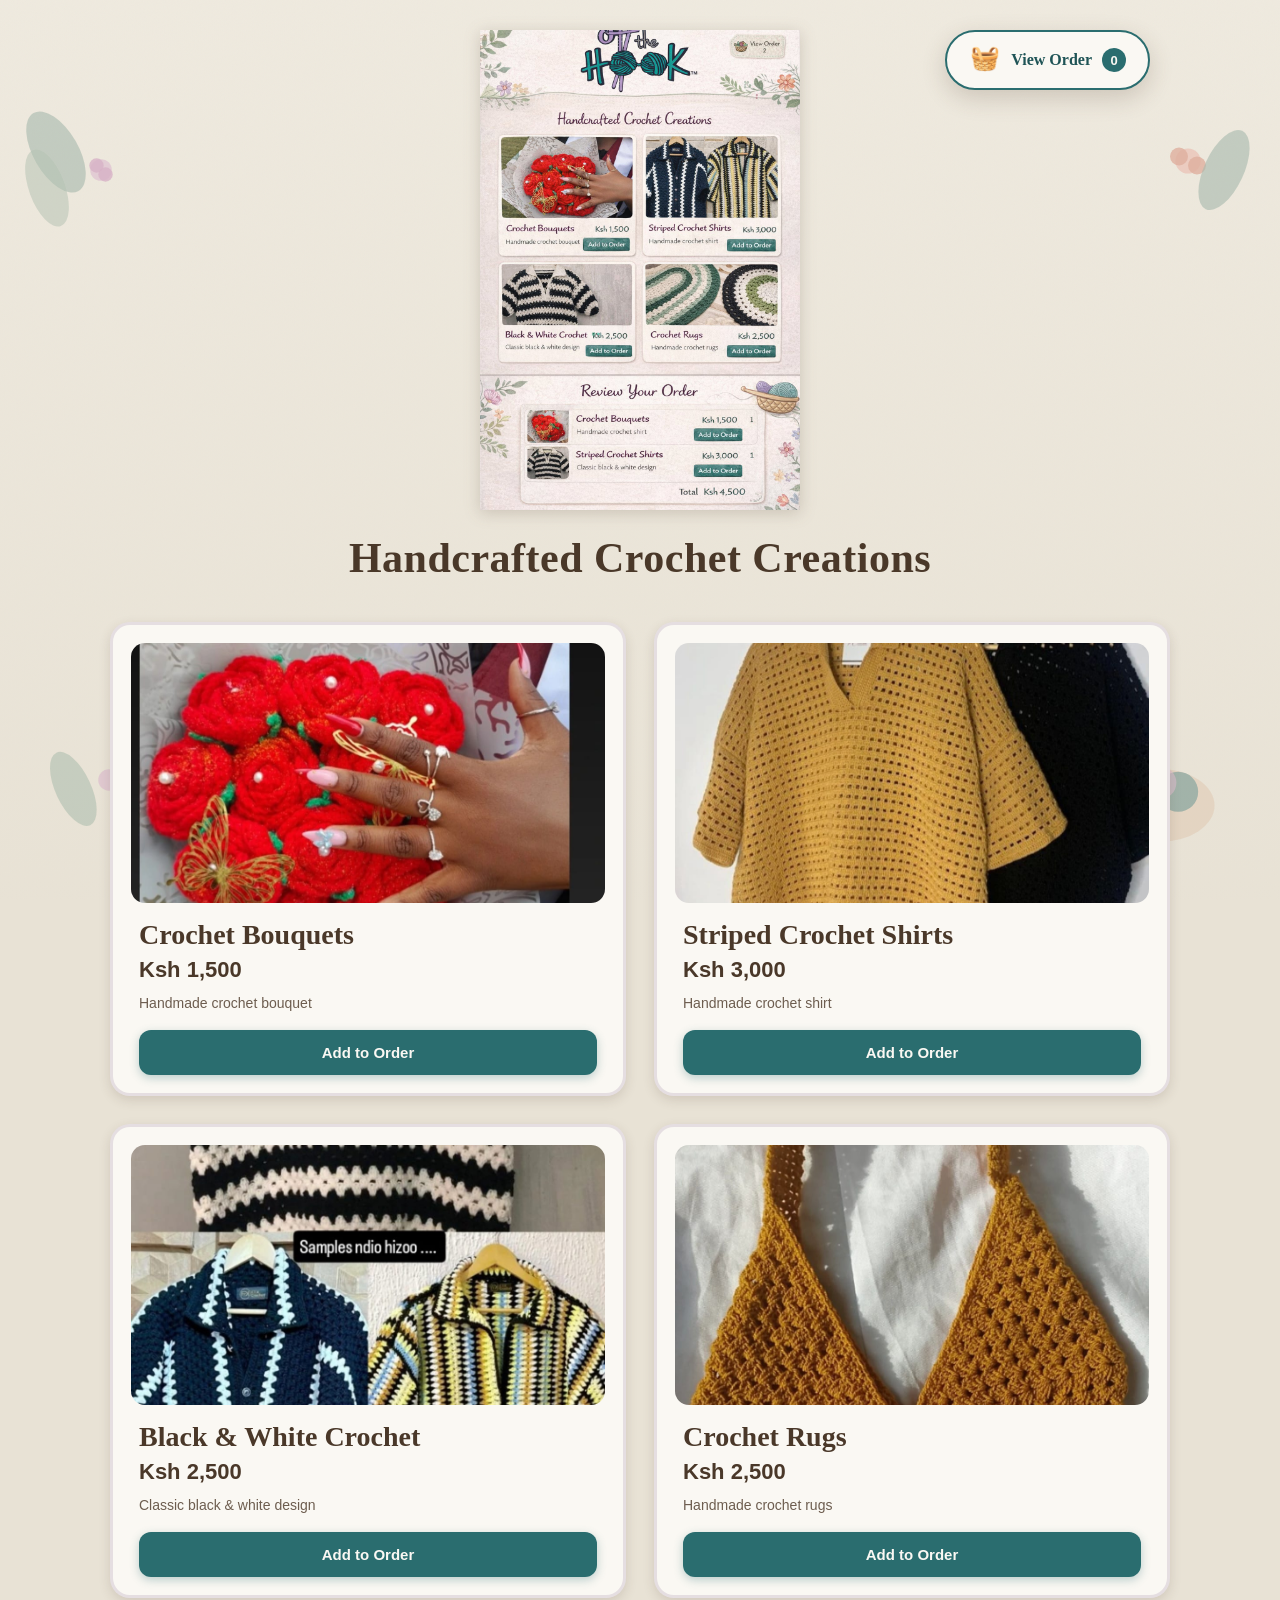
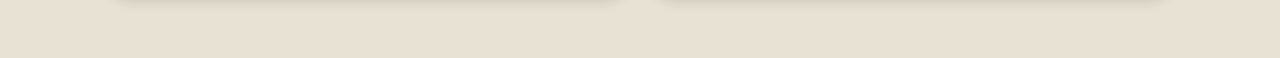
==== index.html @ eafc3764 "Add files via upload" ====
<!DOCTYPE html>
<html lang="en">
<head>
  <meta charset="UTF-8">
  <meta name="viewport" content="width=device-width, initial-scale=1.0">
  <title>Off the Hook - Handcrafted Crochet Creations</title>
  <link rel="stylesheet" href="css/off-the-hook-styles.css">
</head>
<body>

  <!-- Decorative floral elements (CSS-based) -->
  <div class="floral-decoration floral-top-left">
    <svg viewBox="0 0 200 200" xmlns="http://www.w3.org/2000/svg">
      <ellipse cx="40" cy="80" rx="25" ry="50" fill="#7a9b8e" opacity="0.6" transform="rotate(-30 40 80)"/>
      <ellipse cx="30" cy="120" rx="20" ry="45" fill="#8ba896" opacity="0.5" transform="rotate(-20 30 120)"/>
      <circle cx="90" cy="100" r="12" fill="#d4a5c7" opacity="0.7"/>
      <circle cx="85" cy="95" r="8" fill="#c98fb8" opacity="0.8"/>
      <circle cx="95" cy="105" r="8" fill="#c98fb8" opacity="0.8"/>
    </svg>
  </div>
  
  <div class="floral-decoration floral-top-right">
    <svg viewBox="0 0 200 200" xmlns="http://www.w3.org/2000/svg">
      <circle cx="120" cy="90" r="14" fill="#e8a598" opacity="0.7"/>
      <circle cx="110" cy="85" r="10" fill="#d68976" opacity="0.8"/>
      <circle cx="130" cy="95" r="10" fill="#d68976" opacity="0.8"/>
      <ellipse cx="160" cy="100" rx="22" ry="48" fill="#7a9b8e" opacity="0.6" transform="rotate(25 160 100)"/>
    </svg>
  </div>

  <div class="container">
    
    <!-- Header with Logo -->
    <header class="header">
      <div class="logo-container">
        <img src="images/off-the-hook-logo.png" alt="Off the Hook Logo" class="logo">
      </div>
      
      <!-- View Order Badge (top right) -->
      <a href="checkout.html" class="view-order-badge">
        <div class="basket-icon">🧺</div>
        <span class="view-order-text">View Order</span>
        <span class="order-count" id="cart-count">0</span>
      </a>
      
      <h1 class="page-title">Handcrafted Crochet Creations</h1>
    </header>

    <!-- Products Grid -->
    <div class="products-grid" id="products-grid">
      <!-- Products loaded via JavaScript -->
    </div>

  </div>

  <!-- Bottom decorative florals -->
  <div class="floral-decoration floral-bottom-left">
    <svg viewBox="0 0 180 180" xmlns="http://www.w3.org/2000/svg">
      <ellipse cx="60" cy="100" rx="20" ry="45" fill="#8ba896" opacity="0.6" transform="rotate(-25 60 100)"/>
      <circle cx="100" cy="90" r="12" fill="#d4a5c7" opacity="0.7"/>
    </svg>
  </div>
  
  <div class="floral-decoration floral-bottom-right">
    <svg viewBox="0 0 220 220" xmlns="http://www.w3.org/2000/svg">
      <ellipse cx="110" cy="160" rx="60" ry="40" fill="#d4a884" opacity="0.4"/>
      <circle cx="90" cy="140" r="20" fill="#6b8ea8" opacity="0.6"/>
      <circle cx="130" cy="145" r="22" fill="#2a6d6f" opacity="0.6"/>
      <circle cx="110" cy="135" r="18" fill="#d4a5c7" opacity="0.6"/>
    </svg>
  </div>

  <script>
    // Product Data
    const products = [
      {
        id: 1,
        name: "Crochet Bouquets",
        price: 1500,
        description: "Handmade crochet bouquet",
        image: "images/red-flowers.jpeg"
      },
      {
        id: 2,
        name: "Striped Crochet Shirts",
        price: 3000,
        description: "Handmade crochet shirt",
        image: "images/shirt-2.jpeg"
      },
      {
        id: 3,
        name: "Black & White Crochet",
        price: 2500,
        description: "Classic black & white design",
        image: "images/shirt.jpeg"
      },
      {
        id: 4,
        name: "Crochet Rugs",
        price: 2500,
        description: "Handmade crochet rugs",
        image: "images/crop-top.jpeg"
      }
    ];

    // Load products
    function loadProducts() {
      const grid = document.getElementById('products-grid');
      
      products.forEach(product => {
        const card = document.createElement('div');
        card.className = 'product-card';
        card.innerHTML = `
          <div class="product-image-wrapper">
            <img src="${product.image}" alt="${product.name}" class="product-image">
          </div>
          <div class="product-info">
            <h2 class="product-name">${product.name}</h2>
            <p class="product-price">Ksh ${product.price.toLocaleString()}</p>
            <p class="product-description">${product.description}</p>
            <button class="add-to-order-btn" onclick="addToOrder(${product.id})">
             Add to Order
            </button>
          </div>
        `;
        grid.appendChild(card);
      });
      
      updateCartCount();
    }

    function getCart() {
      const cart = localStorage.getItem('offTheHookCart');
      return cart ? JSON.parse(cart) : [];
    }

    function saveCart(cart) {
      localStorage.setItem('offTheHookCart', JSON.stringify(cart));
    }

    function addToOrder(productId) {
      const product = products.find(p => p.id === productId);
      if (!product) return;
      
      let cart = getCart();
      const existingItem = cart.find(item => item.id === productId);
      
      if (existingItem) {
        existingItem.quantity += 1;
      } else {
        cart.push({
          id: product.id,
          name: product.name,
          price: product.price,
          description: product.description,
          image: product.image,
          quantity: 1
        });
      }
      
      saveCart(cart);
      updateCartCount();
      
      // Visual feedback
      const btn = event.target;
      const originalText = btn.textContent;
      btn.textContent = 'Added! ✓';
      btn.style.background = '#4caf50';
      
      setTimeout(() => {
        btn.textContent = originalText;
        btn.style.background = '';
      }, 1200);
    }

    function updateCartCount() {
      const cart = getCart();
      const totalItems = cart.reduce((sum, item) => sum + item.quantity, 0);
      document.getElementById('cart-count').textContent = totalItems;
    }

    loadProducts();
  </script>

</body>
</html>
---- css/off-the-hook-styles.css ----
/* ═══════════════════════════════════════════════════════
   OFF THE HOOK - HANDCRAFTED CROCHET CREATIONS
   Pure CSS • Warm & Artisan Design
   ═══════════════════════════════════════════════════════ */

/* ═══ RESET & BASE ═══ */
*, *::before, *::after {
  box-sizing: border-box;
  margin: 0;
  padding: 0;
}

:root {
  /* Color Palette - Warm & Natural */
  --cream: #f5f1e8;
  --beige: #e8e2d5;
  --warm-white: #faf8f3;
  --teal: #2a6d6f;
  --teal-dark: #1f5456;
  --teal-light: #3d8284;
  --purple: #6b4c7a;
  --coral: #e8a598;
  --text-dark: #4a3829;
  --text-medium: #6d5d4f;
  --text-light: #8b7d6f;
  --shadow: 0 4px 12px rgba(74, 56, 41, 0.15);
  --shadow-lg: 0 8px 24px rgba(74, 56, 41, 0.2);
}

/* Custom font - handwritten style */
@import url('https://fonts.googleapis.com/css2?family=Dancing+Script:wght@400;600;700&family=Lato:wght@300;400;600;700&display=swap');

body {
  font-family: 'Lato', sans-serif;
  margin: 0;
  padding: 0;
  background: var(--beige);
  color: var(--text-dark);
  min-height: 100vh;
  position: relative;
}

/* Textured paper background */
body::before {
  content: '';
  position: fixed;
  top: 0;
  left: 0;
  right: 0;
  bottom: 0;
  background: 
    linear-gradient(rgba(245, 241, 232, 0.5), rgba(232, 226, 213, 0.8)),
    url('data:image/svg+xml,<svg xmlns="http://www.w3.org/2000/svg" width="400" height="400"><filter id="noise"><feTurbulence type="fractalNoise" baseFrequency="0.9" numOctaves="4" /></filter><rect width="400" height="400" filter="url(%23noise)" opacity="0.05"/></svg>');
  background-color: var(--beige);
  z-index: -2;
  pointer-events: none;
}

/* ═══ DECORATIVE FLORAL ELEMENTS ═══ */
.floral-decoration {
  position: fixed;
  z-index: 0;
  opacity: 0.6;
  pointer-events: none;
}

.floral-top-left {
  top: 80px;
  left: 20px;
  width: 180px;
  height: 180px;
}

.floral-top-right {
  top: 80px;
  right: 20px;
  width: 180px;
  height: 180px;
}

.floral-bottom-left {
  bottom: 40px;
  left: 20px;
  width: 160px;
  height: 160px;
}

.floral-bottom-right {
  bottom: 40px;
  right: 20px;
  width: 200px;
  height: 200px;
}

/* ═══ CONTAINER ═══ */
.container {
  max-width: 1100px;
  margin: 0 auto;
  padding: 30px 20px 60px;
  position: relative;
  z-index: 1;
}

/* ═══ HEADER WITH LOGO ═══ */
.header {
  text-align: center;
  margin-bottom: 30px;
  position: relative;
}

.logo-container {
  margin-bottom: 20px;
  position: relative;
}

.logo {
  max-width: 320px;
  height: auto;
  display: inline-block;
  filter: drop-shadow(0 3px 8px rgba(74, 56, 41, 0.2));
}

/* View Order Badge (top right) */
.view-order-badge {
  position: absolute;
  top: 0;
  right: 20px;
  background: var(--warm-white);
  border: 2px solid var(--teal);
  border-radius: 50px;
  padding: 12px 22px;
  display: flex;
  align-items: center;
  gap: 10px;
  box-shadow: var(--shadow-lg);
  text-decoration: none;
  transition: all 0.3s ease;
}

.view-order-badge:hover {
  transform: translateY(-3px);
  box-shadow: 0 6px 20px rgba(42, 109, 111, 0.3);
}

.basket-icon {
  width: 32px;
  height: 32px;
  font-size: 24px;
}

.view-order-text {
  font-family: 'Dancing Script', cursive;
  font-size: 16px;
  font-weight: 600;
  color: var(--teal-dark);
}

.order-count {
  background: var(--teal);
  color: var(--warm-white);
  width: 24px;
  height: 24px;
  border-radius: 50%;
  display: flex;
  align-items: center;
  justify-content: center;
  font-size: 13px;
  font-weight: 700;
}

.page-title {
  font-family: 'Dancing Script', cursive;
  font-size: 42px;
  font-weight: 700;
  color: var(--text-dark);
  margin: 0;
  letter-spacing: 0.5px;
}

/* ═══ PRODUCT GRID ═══ */
.products-grid {
  display: grid;
  grid-template-columns: repeat(2, 1fr);
  gap: 28px;
  margin-top: 40px;
}

.product-card {
  background: var(--warm-white);
  border: 3px solid rgba(107, 76, 122, 0.15);
  border-radius: 20px;
  padding: 18px;
  box-shadow: var(--shadow);
  transition: all 0.3s ease;
}

.product-card:hover {
  transform: translateY(-5px);
  box-shadow: var(--shadow-lg);
  border-color: var(--teal-light);
}

.product-image-wrapper {
  width: 100%;
  height: 260px;
  border-radius: 14px;
  overflow: hidden;
  margin-bottom: 16px;
  background: #f9f7f2;
}

.product-image {
  width: 100%;
  height: 100%;
  object-fit: cover;
}

.product-info {
  padding: 0 8px;
}

.product-name {
  font-family: 'Dancing Script', cursive;
  font-size: 28px;
  font-weight: 700;
  color: var(--text-dark);
  margin-bottom: 6px;
}

.product-price {
  font-size: 22px;
  font-weight: 700;
  color: var(--text-dark);
  margin-bottom: 10px;
}

.product-description {
  font-size: 14px;
  color: var(--text-medium);
  margin-bottom: 16px;
  line-height: 1.5;
}

.add-to-order-btn {
  width: 100%;
  background: var(--teal);
  color: var(--warm-white);
  border: none;
  border-radius: 12px;
  padding: 14px 24px;
  font-family: 'Lato', sans-serif;
  font-size: 15px;
  font-weight: 700;
  cursor: pointer;
  transition: all 0.3s ease;
  box-shadow: 0 3px 10px rgba(42, 109, 111, 0.3);
}

.add-to-order-btn:hover {
  background: var(--teal-dark);
  transform: translateY(-2px);
  box-shadow: 0 5px 15px rgba(42, 109, 111, 0.4);
}

.add-to-order-btn:active {
  transform: translateY(0);
}

/* ═══ CHECKOUT PAGE ═══ */
.checkout-header {
  text-align: center;
  margin-bottom: 35px;
}

.checkout-title {
  font-family: 'Dancing Script', cursive;
  font-size: 42px;
  font-weight: 700;
  color: var(--text-dark);
  margin-bottom: 10px;
}

.order-summary-card {
  background: var(--warm-white);
  border: 3px solid rgba(107, 76, 122, 0.15);
  border-radius: 20px;
  padding: 30px;
  box-shadow: var(--shadow-lg);
  margin-bottom: 25px;
}

.order-item {
  display: flex;
  align-items: center;
  gap: 20px;
  padding: 18px 0;
  border-bottom: 2px solid rgba(107, 76, 122, 0.1);
}

.order-item:last-child {
  border-bottom: none;
}

.order-item-image {
  width: 100px;
  height: 100px;
  border-radius: 12px;
  object-fit: cover;
  flex-shrink: 0;
}

.order-item-details {
  flex: 1;
}

.order-item-name {
  font-family: 'Dancing Script', cursive;
  font-size: 24px;
  font-weight: 700;
  color: var(--text-dark);
  margin-bottom: 4px;
}

.order-item-description {
  font-size: 13px;
  color: var(--text-medium);
  margin-bottom: 8px;
}

.order-item-price {
  font-size: 18px;
  font-weight: 700;
  color: var(--text-dark);
}

.order-item-quantity {
  font-size: 16px;
  color: var(--text-medium);
  text-align: center;
  min-width: 60px;
}

.remove-btn {
  background: transparent;
  border: 2px solid #c94f4f;
  color: #c94f4f;
  border-radius: 8px;
  padding: 8px 16px;
  font-size: 13px;
  font-weight: 600;
  cursor: pointer;
  transition: all 0.2s ease;
}

.remove-btn:hover {
  background: #c94f4f;
  color: var(--warm-white);
}

.order-total {
  display: flex;
  justify-content: space-between;
  align-items: center;
  padding: 20px 0 10px;
  border-top: 3px solid var(--teal);
  margin-top: 20px;
}

.total-label {
  font-family: 'Dancing Script', cursive;
  font-size: 32px;
  font-weight: 700;
  color: var(--text-dark);
}

.total-amount {
  font-size: 32px;
  font-weight: 700;
  color: var(--teal-dark);
}

.whatsapp-order-btn {
  display: flex;
  align-items: center;
  justify-content: center;
  gap: 12px;
  width: 100%;
  background: linear-gradient(135deg, #25d366 0%, #128c7e 100%);
  color: var(--warm-white);
  border: none;
  border-radius: 14px;
  padding: 18px 32px;
  font-family: 'Lato', sans-serif;
  font-size: 18px;
  font-weight: 700;
  cursor: pointer;
  transition: all 0.3s ease;
  box-shadow: 0 4px 15px rgba(37, 211, 102, 0.4);
  text-decoration: none;
  margin-top: 20px;
}

.whatsapp-order-btn:hover {
  background: linear-gradient(135deg, #128c7e 0%, #075e54 100%);
  transform: translateY(-3px);
  box-shadow: 0 6px 20px rgba(37, 211, 102, 0.5);
}

.whatsapp-icon {
  font-size: 26px;
}

.empty-order {
  text-align: center;
  padding: 60px 20px;
}

.empty-order-text {
  font-family: 'Dancing Script', cursive;
  font-size: 28px;
  color: var(--text-medium);
  margin-bottom: 20px;
}

.back-to-shop-btn {
  display: inline-flex;
  align-items: center;
  gap: 8px;
  background: var(--teal);
  color: var(--warm-white);
  border: none;
  border-radius: 12px;
  padding: 14px 28px;
  font-size: 15px;
  font-weight: 700;
  cursor: pointer;
  text-decoration: none;
  transition: all 0.3s ease;
}

.back-to-shop-btn:hover {
  background: var(--teal-dark);
  transform: translateY(-2px);
}

/* ═══ RESPONSIVE ═══ */
@media (max-width: 768px) {
  .products-grid {
    grid-template-columns: 1fr;
    gap: 22px;
  }
  
  .view-order-badge {
    position: fixed;
    top: auto;
    bottom: 20px;
    right: 20px;
    z-index: 100;
  }
  
  .logo {
    max-width: 260px;
  }
  
  .page-title,
  .checkout-title {
    font-size: 36px;
  }
  
  .floral-decoration {
    width: 100px !important;
    height: 100px !important;
  }
  
  .order-item {
    flex-wrap: wrap;
  }
  
  .order-item-image {
    width: 80px;
    height: 80px;
  }
}

@media (max-width: 480px) {
  .logo {
    max-width: 220px;
  }
  
  .page-title,
  .checkout-title {
    font-size: 30px;
  }
  
  .product-name {
    font-size: 24px;
  }
  
  .order-item-name {
    font-size: 20px;
  }
  
  .total-label,
  .total-amount {
    font-size: 26px;
  }
}
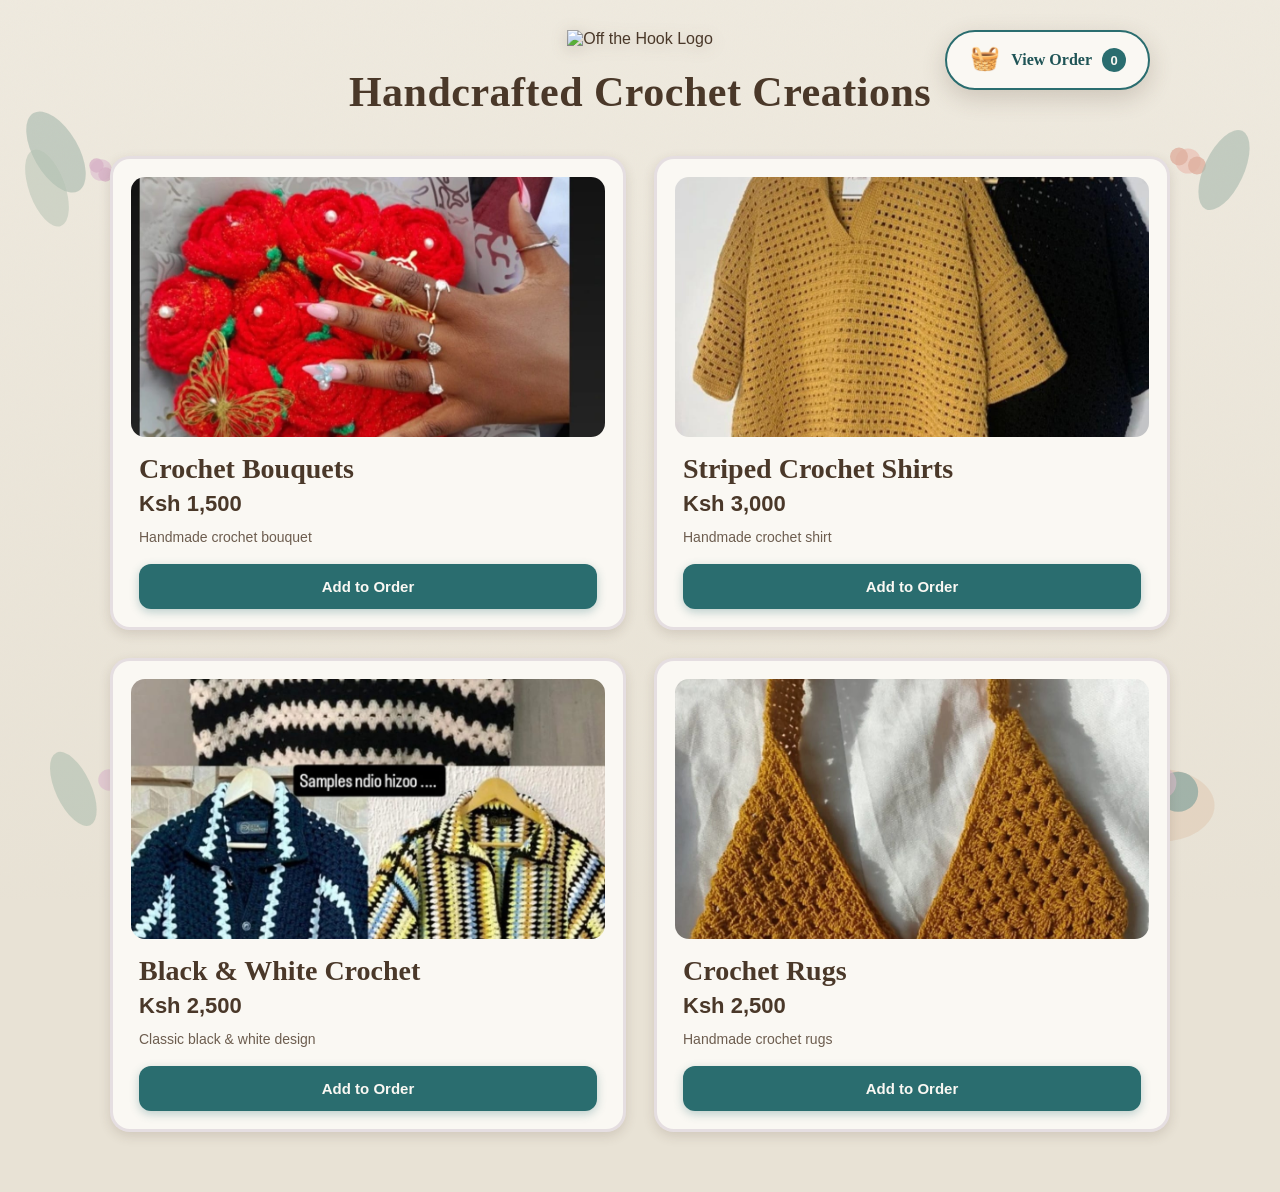
==== commit 4b83a2b7: "Replace logo image source in header" ====
--- a/index.html
+++ b/index.html
@@ -33,7 +33,7 @@
     <!-- Header with Logo -->
     <header class="header">
       <div class="logo-container">
-        <img src="images/off-the-hook-logo.png" alt="Off the Hook Logo" class="logo">
+        <img src="images/ofhook.jpeg" alt="Off the Hook Logo" class="logo">
       </div>
       
       <!-- View Order Badge (top right) -->
